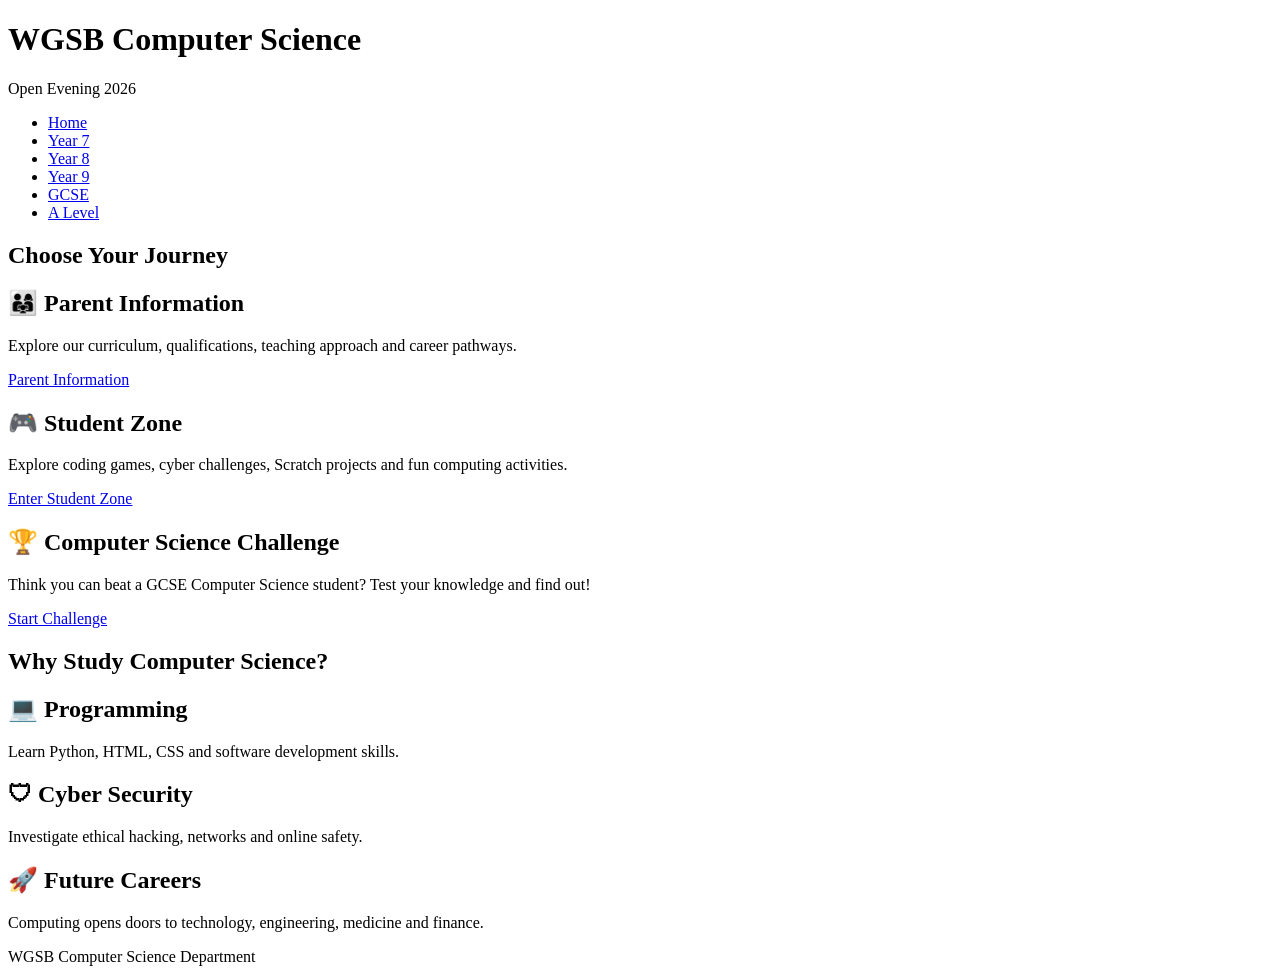
==== index.html @ 1657ceb8 "Add files via upload" ====
<!DOCTYPE html>
<html lang="en">
<head>
    <title>WGSB Computer Science</title>
    <meta charset="UTF-8">
    <link rel="stylesheet" href="mainstyle2.css">
</head>

<body>

<header class="hero">
    <h1>WGSB Computer Science</h1>
    <p>Open Evening 2026</p>
</header>

<nav class="navbar">
    <ul class="nav-list">
        <li><a href="index.html">Home</a></li>
        <li><a href="Key-Stage-3-7.html">Year 7</a></li>
        <li><a href="Key-Stage-3-8.html">Year 8</a></li>
        <li><a href="Key-Stage-3-9.html">Year 9</a></li>
		<li><a href="Key-Stage-4.html">GCSE</a></li>
        <li><a href="Key-Stage-5.html">A Level</a></li>
    </ul>
</nav>

<h2 class="section-title">Choose Your Journey</h2>

<div class="portal-container">

    <!-- Parent Area -->

    <div class="portal">

        <h2>👨‍👩‍👧 Parent Information</h2>

        <p>
            Explore our curriculum, qualifications,
            teaching approach and career pathways.
        </p>

        <a href="Key-Stage-3-7.html" class="btn">
            Parent Information
        </a>

    </div>

    <!-- Student Area -->

    <div class="portal">

        <h2>🎮 Student Zone</h2>

        <p>
            Explore coding games, cyber challenges,
            Scratch projects and fun computing activities.
        </p>

        <a href="Student-Zone.html" class="btn">
            Enter Student Zone
        </a>

    </div>

    <!-- Coding Challenge -->

    <div class="portal">

        <h2>🏆 Computer Science Challenge</h2>

        <p>
            Think you can beat a GCSE Computer Science
            student? Test your knowledge and find out!
        </p>

        <a href="coding-challenge.html" class="btn">
            Start Challenge
        </a>

    </div>

</div>

<section>

<h2 class="section-title">Why Study Computer Science?</h2>

<div class="card-container">

<div class="card">
<h2>💻 Programming</h2>
<p>Learn Python, HTML, CSS and software development skills.</p>
</div>

<div class="card">
<h2>🛡 Cyber Security</h2>
<p>Investigate ethical hacking, networks and online safety.</p>
</div>

<div class="card">
<h2>🚀 Future Careers</h2>
<p>Computing opens doors to technology, engineering, medicine and finance.</p>
</div>

</div>

</section>

<footer>
WGSB Computer Science Department
</footer>

</body>
</html>
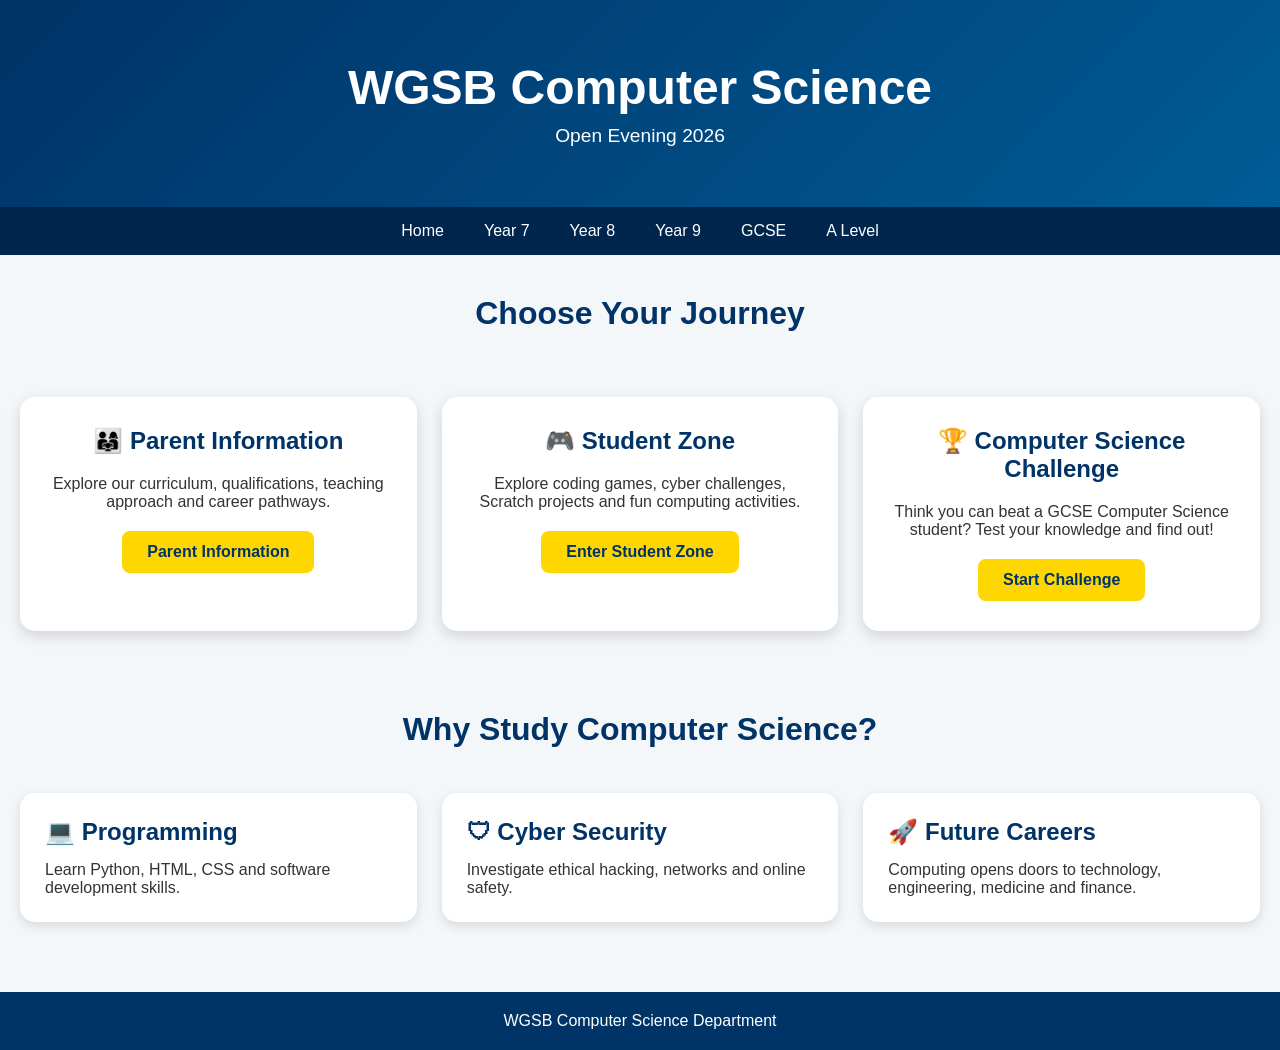
==== commit ec8c7743: "Update HTML structure and stylesheet link" ====
--- a/index.html
+++ b/index.html
@@ -3,7 +3,7 @@
 <head>
     <title>WGSB Computer Science</title>
     <meta charset="UTF-8">
-    <link rel="stylesheet" href="mainstyle2.css">
+    <link rel="stylesheet" href="mainstyle.css">
 </head>
 
 <body>
@@ -111,4 +111,4 @@
 </footer>
 
 </body>
-</html>+</html>
--- a/mainstyle.css
+++ b/mainstyle.css
@@ -0,0 +1,171 @@
+* {
+    margin: 0;
+    padding: 0;
+    box-sizing: border-box;
+}
+
+body {
+    font-family: 'Segoe UI', Tahoma, sans-serif;
+    background: #f4f7fa;
+    color: #333;
+}
+
+/* Header */
+
+.hero {
+    background: linear-gradient(135deg,#003366,#005b96);
+    color: white;
+    text-align: center;
+    padding: 60px 20px;
+}
+
+.hero h1 {
+    font-size: 3rem;
+    margin-bottom: 10px;
+}
+
+.hero p {
+    font-size: 1.2rem;
+}
+
+/* Navigation */
+
+.navbar {
+    background: #00264d;
+    position: sticky;
+    top: 0;
+    z-index: 100;
+}
+
+.nav-list {
+    display: flex;
+    justify-content: center;
+    list-style: none;
+    flex-wrap: wrap;
+}
+
+.nav-list li a {
+    display: block;
+    color: white;
+    padding: 15px 20px;
+    text-decoration: none;
+    transition: 0.3s;
+}
+
+.nav-list li a:hover {
+    background: #ffd700;
+    color: #003366;
+}
+
+/* Main sections */
+
+.section-title {
+    text-align: center;
+    font-size: 2rem;
+    margin: 40px 0 25px 0;
+    color: #003366;
+}
+
+/* Cards */
+
+.card-container {
+    display: grid;
+    grid-template-columns: repeat(auto-fit,minmax(300px,1fr));
+    gap: 25px;
+    max-width: 1400px;
+    margin: auto;
+    padding: 20px;
+}
+
+.card {
+    background: white;
+    border-radius: 15px;
+    padding: 25px;
+    box-shadow: 0 4px 12px rgba(0,0,0,0.12);
+    transition: 0.3s;
+}
+
+.card:hover {
+    transform: translateY(-5px);
+}
+
+.card h2 {
+    color: #003366;
+    margin-bottom: 15px;
+}
+.gcse-link{
+    margin-top:15px;
+    padding:12px;
+    background:#eef5ff;
+    border-left:5px solid #003366;
+    border-radius:6px;
+    font-size:0.9rem;
+    color:#003366;
+    font-weight:600;
+}
+/* Parent / Student portal */
+
+.portal-container {
+    display: grid;
+    grid-template-columns: repeat(auto-fit,minmax(320px,1fr));
+    gap: 25px;
+    max-width: 1400px;
+    margin: auto;
+    padding: 40px 20px;
+}
+
+.portal {
+    background: white;
+    border-radius: 15px;
+    padding: 30px;
+    text-align: center;
+    box-shadow: 0 5px 15px rgba(0,0,0,.15);
+    transition: 0.3s;
+}
+
+.portal:hover{
+    transform: translateY(-8px);
+}
+
+.portal h2 {
+    color: #003366;
+    margin-bottom: 20px;
+}
+
+.portal p {
+    margin-bottom: 20px;
+}
+
+.btn {
+    display: inline-block;
+    background: #ffd700;
+    color: #003366;
+    text-decoration: none;
+    padding: 12px 25px;
+    border-radius: 8px;
+    font-weight: bold;
+}
+
+.btn:hover {
+    background: #003366;
+    color: white;
+}
+
+footer {
+    margin-top: 50px;
+    background: #003366;
+    color: white;
+    text-align: center;
+    padding: 20px;
+}
+
+@media(max-width:768px){
+    .hero h1{
+        font-size:2rem;
+    }
+
+    .portal{
+        width:100%;
+    }
+}
+	
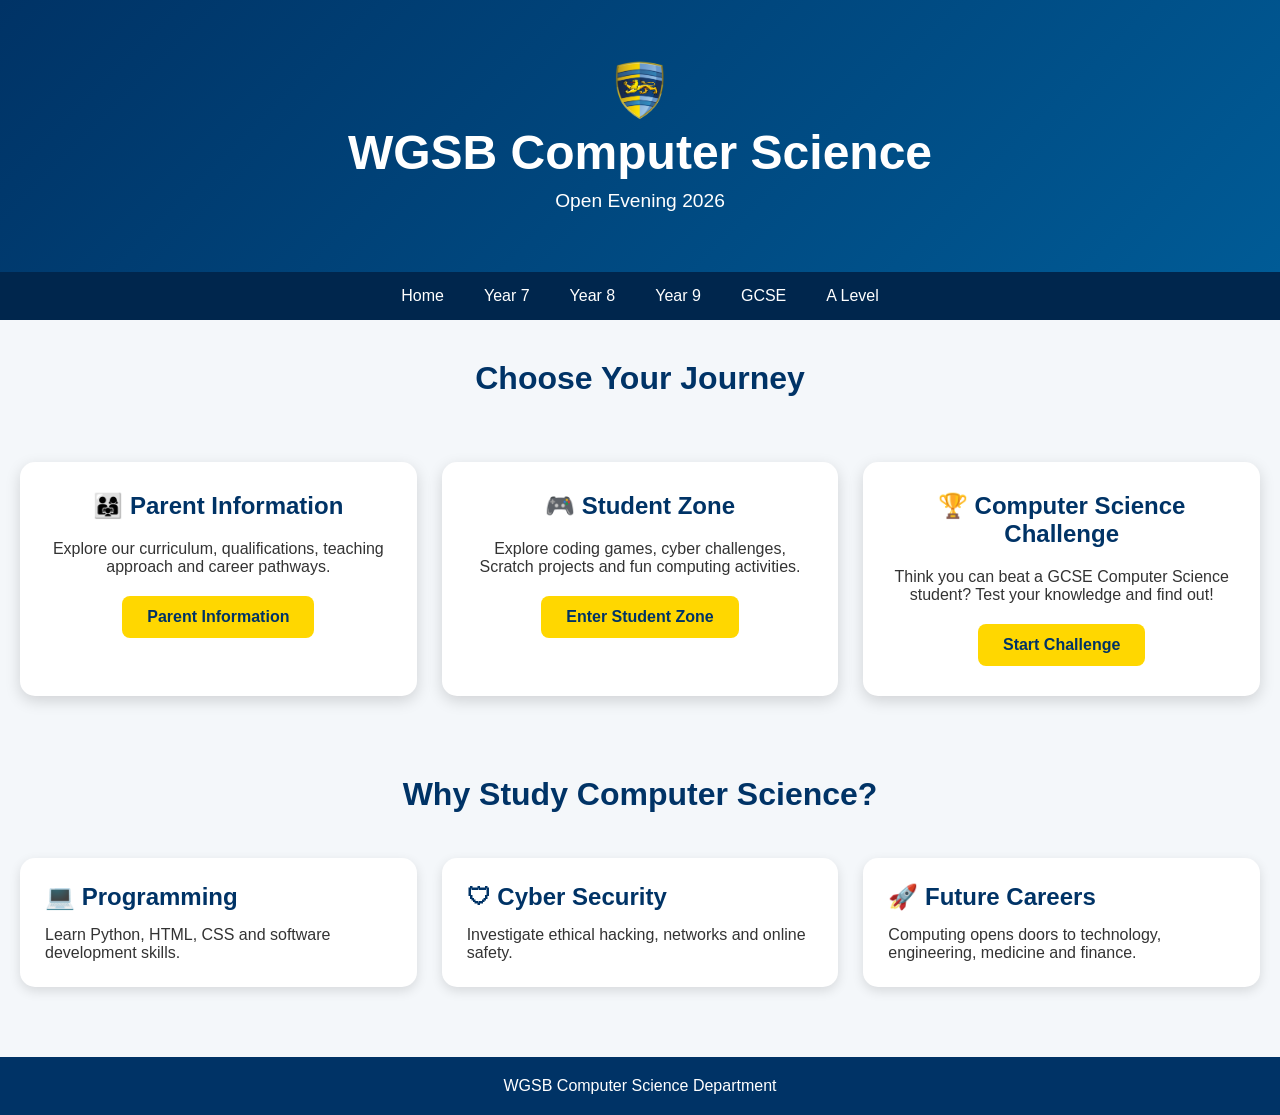
==== commit 065f3e56: "Add files via upload" ====
--- a/index.html
+++ b/index.html
@@ -5,11 +5,10 @@
     <meta charset="UTF-8">
     <link rel="stylesheet" href="mainstyle.css">
 </head>
-
 <body>
-
 <header class="hero">
-    <h1>WGSB Computer Science</h1>
+	<img src="Transparent shield high res.PNG" width="50"> 
+	<h1>WGSB Computer Science</h1>
     <p>Open Evening 2026</p>
 </header>
 
@@ -111,4 +110,4 @@
 </footer>
 
 </body>
-</html>
+</html>
